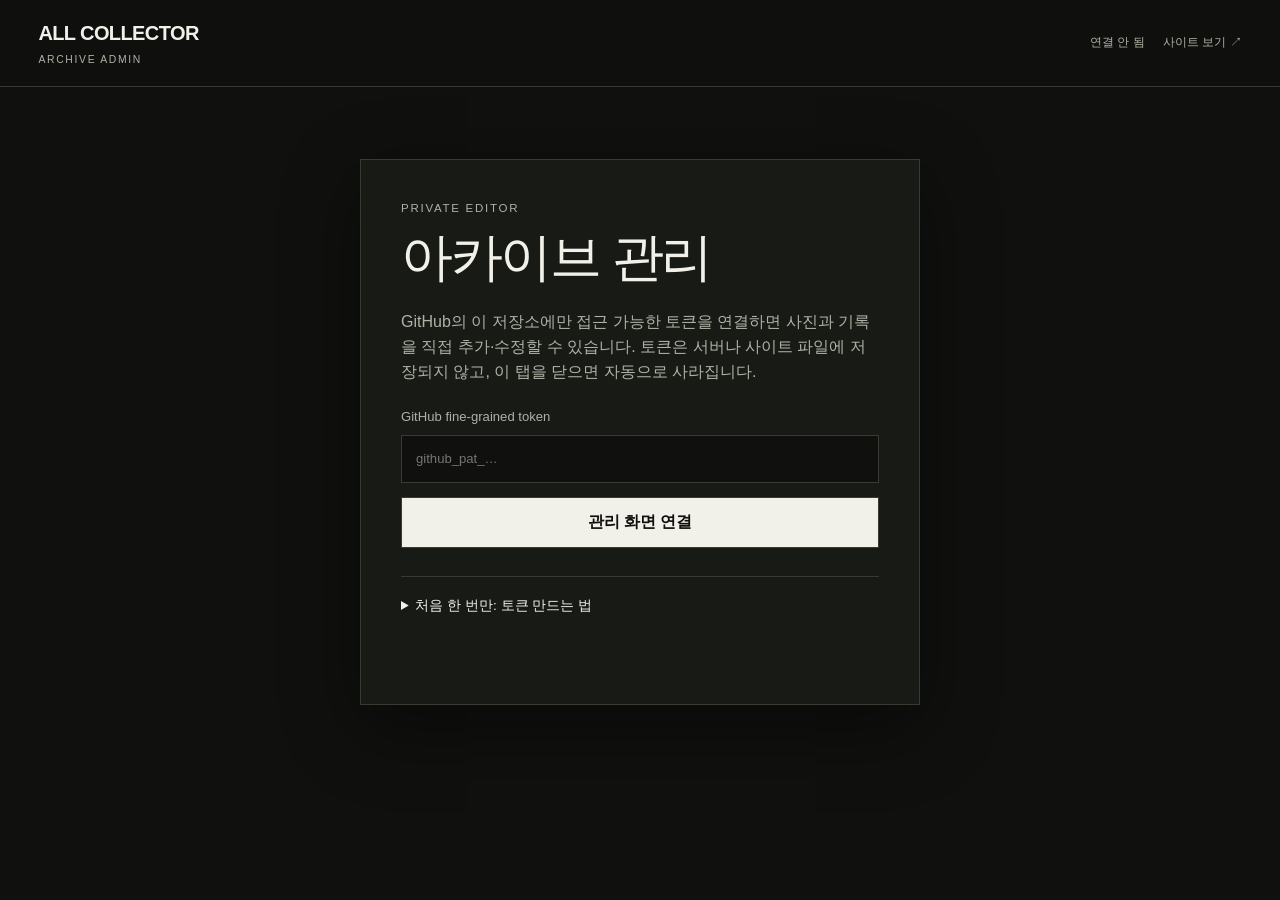
==== admin/index.html @ 940a661e "Add mobile archive record manager" ====
<!doctype html>
<html lang="ko">
<head>
<meta charset="utf-8">
<meta name="viewport" content="width=device-width,initial-scale=1,viewport-fit=cover">
<meta name="robots" content="noindex,nofollow">
<meta name="description" content="ALL COLLECTOR ARCHIVE 기록 관리">
<meta http-equiv="Content-Security-Policy" content="default-src 'self'; connect-src 'self' https://api.github.com; img-src 'self' data: blob: https:; style-src 'self'; script-src 'self'; base-uri 'none'; form-action 'none'">
<title>ARCHIVE ADMIN · ALL COLLECTOR</title>
<link rel="stylesheet" href="admin.css">
<script src="admin.js" defer></script>
</head>
<body>
<header class="topbar">
  <a class="wordmark" href="../">ALL COLLECTOR <span>ARCHIVE ADMIN</span></a>
  <div class="top-actions">
    <span id="connectionState" class="connection">연결 안 됨</span>
    <button id="disconnectButton" class="text-button" type="button" hidden>연결 해제</button>
    <a class="text-button" href="../" target="_blank" rel="noopener">사이트 보기 ↗</a>
  </div>
</header>

<main>
  <section id="loginPanel" class="login-panel" aria-labelledby="loginTitle">
    <p class="kicker">PRIVATE EDITOR</p>
    <h1 id="loginTitle">아카이브 관리</h1>
    <p>GitHub의 이 저장소에만 접근 가능한 토큰을 연결하면 사진과 기록을 직접 추가·수정할 수 있습니다. 토큰은 서버나 사이트 파일에 저장되지 않고, 이 탭을 닫으면 자동으로 사라집니다.</p>
    <label class="token-field">GitHub fine-grained token
      <input id="tokenInput" type="password" autocomplete="off" autocapitalize="none" spellcheck="false" placeholder="github_pat_…">
    </label>
    <button id="connectButton" class="primary wide" type="button">관리 화면 연결</button>
    <details>
      <summary>처음 한 번만: 토큰 만드는 법</summary>
      <ol>
        <li>GitHub에서 <strong>Fine-grained personal access token</strong>을 만듭니다.</li>
        <li>Repository access는 <strong>Only select repositories</strong>에서 <code>-vintage-archive</code>만 선택합니다.</li>
        <li>Permissions → Repository permissions → Contents를 <strong>Read and write</strong>로 지정합니다.</li>
        <li>생성된 토큰을 위 칸에 붙여 넣고 연결합니다.</li>
      </ol>
      <a href="https://github.com/settings/personal-access-tokens/new" target="_blank" rel="noopener">GitHub 토큰 만들기 ↗</a>
    </details>
    <p id="loginError" class="error" role="alert"></p>
  </section>

  <section id="workspace" class="workspace" hidden>
    <aside class="records-panel">
      <div class="records-head">
        <div><p class="kicker">ALL RECORDS</p><h1>기록 관리</h1></div>
        <button id="newButton" class="primary" type="button">＋ 새 기록</button>
      </div>
      <div class="search-row">
        <label class="search"><span class="sr-only">기록 검색</span><input id="searchInput" type="search" placeholder="제목·브랜드·연도 검색"></label>
        <select id="categoryFilter" aria-label="카테고리 필터">
          <option value="all">ALL</option><option value="shoes">SHOES</option><option value="outer">OUTER</option><option value="top">TOP</option><option value="bottom">BOTTOM</option><option value="etc">ETC</option>
        </select>
      </div>
      <p id="recordCount" class="count"></p>
      <div id="recordList" class="record-list" aria-live="polite"></div>
    </aside>

    <section id="editorPanel" class="editor-panel" aria-labelledby="editorTitle">
      <div class="editor-head">
        <button id="backButton" class="back" type="button">← 목록</button>
        <div><p id="editorMode" class="kicker">NEW RECORD</p><h2 id="editorTitle">새 기록</h2></div>
        <button id="hideButton" class="danger" type="button" hidden>삭제</button>
      </div>
      <form id="recordForm">
        <div class="photo-field">
          <div id="photoPreview" class="photo-preview"><span>사진 미리보기</span></div>
          <label class="file-button">사진 선택<input id="imageFile" type="file" accept="image/*"></label>
          <p>아이폰 사진은 업로드할 때 웹용 JPG로 자동 변환됩니다.</p>
        </div>

        <div class="form-fields">
          <label class="full">제목 <strong>*</strong><input id="titleInput" name="title" required maxlength="180"></label>
          <label>브랜드<input id="brandInput" name="brand" maxlength="80" placeholder="NIKE"></label>
          <label>카테고리<select id="categoryInput" name="category"><option value="shoes">SHOES</option><option value="outer">OUTER</option><option value="top">TOP</option><option value="bottom">BOTTOM</option><option value="etc">ETC</option></select></label>
          <label>연도<input id="yearInput" name="year" inputmode="numeric" pattern="[0-9]*" placeholder="1994"></label>
          <label>사이즈<input id="sizeInput" name="size" maxlength="40" placeholder="265 / XL"></label>
          <label>상태<select id="statusInput" name="status"><option value="archive">ARCHIVE</option><option value="for_sale">판매 중</option><option value="reserved">예약 중</option><option value="sold">SOLD</option></select></label>
          <label>표시 문구<input id="statusTextInput" name="status_text" maxlength="60" placeholder="DEAD STOCK / NDS"></label>
          <label>가격(원)<input id="priceInput" name="price_krw" inputmode="numeric" pattern="[0-9]*" placeholder="400000"></label>
          <label>게시일<input id="publishedInput" name="published_at" type="date"></label>
          <label class="full">원문 링크<input id="sourceUrlInput" name="source_url" type="url" inputmode="url" autocapitalize="none" placeholder="https://…"></label>
          <label class="full">사진 주소<input id="imageUrlInput" name="image" inputmode="url" autocapitalize="none" placeholder="사진을 새로 올리지 않을 때만 사용"></label>
          <label class="full">설명<textarea id="descriptionInput" name="description" rows="7" maxlength="4000"></textarea></label>
          <label class="check full"><input id="showPriceInput" name="show_price" type="checkbox"><span>가격 표시 허용</span></label>
        </div>
        <div class="savebar">
          <p id="saveMessage" role="status"></p>
          <button id="saveButton" class="primary" type="submit">저장하고 사이트에 반영</button>
        </div>
      </form>
    </section>
  </section>
</main>

<div id="toast" class="toast" role="status" aria-live="polite" hidden></div>
</body>
</html>
---- admin/admin.css ----
:root{color-scheme:dark;--bg:#10110f;--panel:#181a16;--panel2:#20231d;--text:#f2f1e9;--muted:#aeb2a5;--line:#373b32;--accent:#d3e3a6;--danger:#ff9b8e;--shadow:0 22px 70px #0007}
*{box-sizing:border-box}
html{font-size:16px}
body{margin:0;min-height:100vh;background:var(--bg);color:var(--text);font:1rem/1.55 Arial,"Apple SD Gothic Neo","Malgun Gothic",sans-serif}
button,input,select,textarea{font:inherit}
button,a,input,select,textarea{-webkit-tap-highlight-color:transparent}
button{cursor:pointer}
a{color:inherit}
[hidden]{display:none!important}
.sr-only{position:absolute;width:1px;height:1px;padding:0;margin:-1px;overflow:hidden;clip:rect(0,0,0,0);white-space:nowrap;border:0}
:focus-visible{outline:2px solid var(--accent);outline-offset:3px}
.topbar{min-height:78px;padding:18px 3vw;display:flex;align-items:center;justify-content:space-between;gap:24px;border-bottom:1px solid var(--line);position:sticky;top:0;z-index:20;background:#10110ff2;backdrop-filter:blur(16px)}
.wordmark{font-size:1.25rem;font-weight:800;letter-spacing:-.03em;text-decoration:none}
.wordmark span{display:block;font-size:.65rem;font-weight:400;letter-spacing:.16em;color:var(--muted);margin-top:3px}
.top-actions{display:flex;align-items:center;gap:18px;font-size:.78rem}
.connection{color:var(--muted)}
.connection.on{color:var(--accent)}
.text-button{appearance:none;border:0;background:none;color:var(--muted);padding:7px 0;text-decoration:none}
.text-button:hover{color:var(--text)}
.login-panel{width:min(560px,calc(100% - 40px));margin:8vh auto;padding:40px;border:1px solid var(--line);background:var(--panel);box-shadow:var(--shadow)}
.kicker{font-size:.72rem;letter-spacing:.15em;color:var(--muted);margin:0 0 8px}
h1,h2{font-weight:500;letter-spacing:-.045em;line-height:1.2;margin:0}
h1{font-size:clamp(2rem,5vw,3.25rem)}
h2{font-size:1.75rem}
.login-panel>p:not(.kicker):not(.error){color:var(--muted);margin:22px 0}
.token-field{display:grid;gap:8px;font-size:.82rem;color:var(--muted)}
input,select,textarea{width:100%;border:1px solid var(--line);border-radius:0;background:var(--bg);color:var(--text);padding:13px 14px;min-height:48px}
textarea{resize:vertical;min-height:150px}
.primary,.danger,.file-button{border:1px solid var(--line);padding:12px 18px;min-height:46px;background:var(--text);color:var(--bg);font-weight:700}
.primary:hover{background:var(--accent)}
.primary:disabled,.danger:disabled{opacity:.45;cursor:wait}
.wide{width:100%;margin-top:14px}
.login-panel details{border-top:1px solid var(--line);margin-top:28px;padding-top:18px;color:var(--muted);font-size:.85rem}
.login-panel summary{color:var(--text);cursor:pointer}
.login-panel ol{padding-left:22px}
.login-panel li{margin:8px 0}
.login-panel code{font-size:.8rem;color:var(--accent)}
.error{min-height:1.5em;color:var(--danger);font-size:.85rem}
.workspace{display:grid;grid-template-columns:minmax(340px,42%) 1fr;min-height:calc(100vh - 79px)}
.records-panel{border-right:1px solid var(--line);padding:30px 2.5vw;min-width:0}
.records-head,.editor-head{display:flex;align-items:center;justify-content:space-between;gap:18px}
.records-head h1{font-size:2.1rem}
.search-row{display:grid;grid-template-columns:1fr 120px;gap:8px;margin-top:25px}
.search-row input,.search-row select{font-size:.88rem}
.count{color:var(--muted);font-size:.75rem;letter-spacing:.08em;margin:16px 0 8px}
.record-list{display:grid;border-top:1px solid var(--line)}
.record{display:grid;grid-template-columns:72px minmax(0,1fr);gap:14px;width:100%;padding:13px 0;border:0;border-bottom:1px solid var(--line);background:none;color:var(--text);text-align:left}
.record:hover,.record[aria-current=true]{background:var(--panel)}
.record img,.record .no-photo{display:block;width:72px;height:72px;object-fit:cover;background:var(--panel2)}
.record .no-photo{color:var(--muted);font-size:.65rem;display:grid;place-items:center}
.record strong{display:block;font-size:.92rem;font-weight:500;line-height:1.35;margin:4px 0 7px;overflow:hidden;text-overflow:ellipsis;white-space:nowrap}
.record small{display:block;color:var(--muted);font-size:.7rem;letter-spacing:.03em}
.empty{padding:40px 0;color:var(--muted)}
.editor-panel{padding:30px 4vw 120px;min-width:0}
.editor-head{padding-bottom:24px;border-bottom:1px solid var(--line)}
.back{display:none;border:0;background:none;color:var(--muted);padding:8px 0}
.danger{background:none;color:var(--danger);border-color:#7a413a}
form{display:grid;grid-template-columns:minmax(220px,34%) 1fr;gap:34px;padding-top:28px}
.photo-field{position:sticky;top:108px;align-self:start}
.photo-preview{aspect-ratio:1;background:var(--panel);display:grid;place-items:center;overflow:hidden;color:var(--muted);font-size:.82rem;border:1px solid var(--line)}
.photo-preview img{width:100%;height:100%;object-fit:cover}
.file-button{display:block;text-align:center;margin-top:12px;position:relative;overflow:hidden;background:var(--panel);color:var(--text)}
.file-button input{position:absolute;inset:0;opacity:0;cursor:pointer}
.photo-field>p{color:var(--muted);font-size:.72rem}
.form-fields{display:grid;grid-template-columns:repeat(2,minmax(0,1fr));gap:17px 14px}
.form-fields label{display:grid;gap:7px;color:var(--muted);font-size:.78rem}
.form-fields label strong{color:var(--accent)}
.form-fields .full{grid-column:1/-1}
.check{grid-template-columns:auto 1fr!important;align-items:center;justify-content:start}
.check input{width:20px;height:20px;min-height:0;padding:0;accent-color:var(--accent)}
.savebar{grid-column:1/-1;position:fixed;z-index:10;right:0;bottom:0;width:58%;padding:14px 4vw;display:flex;align-items:center;justify-content:flex-end;gap:20px;background:#10110ff2;border-top:1px solid var(--line);backdrop-filter:blur(16px)}
.savebar p{margin:0;color:var(--muted);font-size:.8rem}
.toast{position:fixed;z-index:50;left:50%;bottom:30px;transform:translateX(-50%);background:var(--text);color:var(--bg);padding:12px 18px;box-shadow:var(--shadow);font-size:.85rem}
@media(max-width:860px){
  .topbar{padding:15px 18px;min-height:70px}.top-actions{gap:12px}.connection{display:none}
  .workspace{display:block;min-height:calc(100vh - 70px)}.records-panel{padding:24px 18px;border:0}.editor-panel{display:none;padding:22px 18px 105px}.workspace.editing .records-panel{display:none}.workspace.editing .editor-panel{display:block}
  .records-head h1{font-size:1.9rem}.records-head .primary{padding-inline:14px}.record{grid-template-columns:82px minmax(0,1fr)}.record img,.record .no-photo{width:82px;height:82px}
  .back{display:block}.editor-head{display:grid;grid-template-columns:auto 1fr auto;align-items:center}.editor-head h2{font-size:1.45rem}
  form{grid-template-columns:1fr;gap:24px;padding-top:20px}.photo-field{position:static}.photo-preview{max-height:52vh}.form-fields{grid-template-columns:1fr}.form-fields .full{grid-column:auto}.savebar{width:100%;padding:12px 18px}.savebar p{display:none}.savebar .primary{width:100%}
}
@media(max-width:520px){.login-panel{width:100%;margin:0;border-width:0;padding:34px 20px;box-shadow:none}.wordmark{font-size:1.05rem}.top-actions .text-button:first-of-type{display:none}.search-row{grid-template-columns:1fr 105px}.record strong{font-size:.88rem}}
@media(prefers-reduced-motion:reduce){*{scroll-behavior:auto!important}}
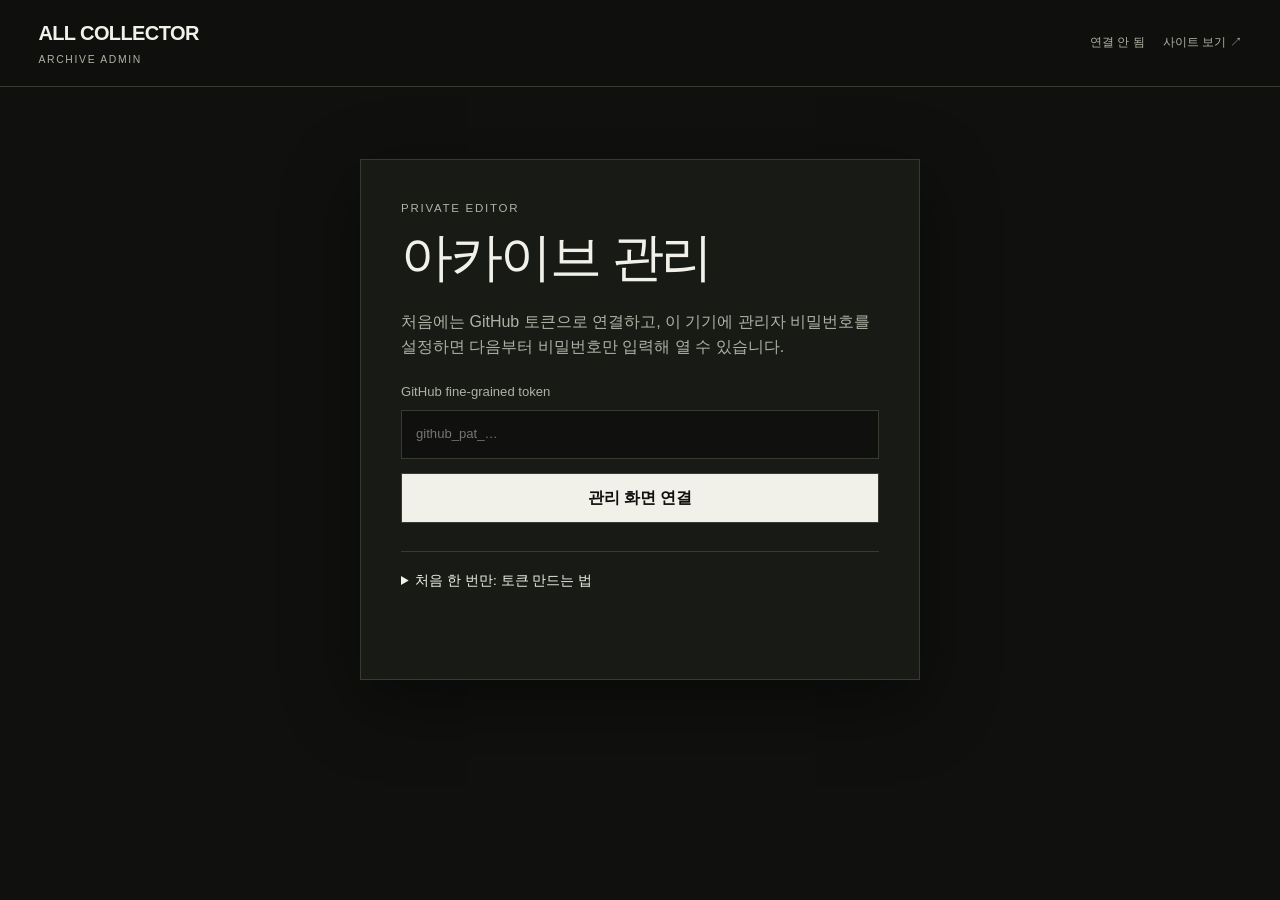
==== commit d84d3ce0: "Add password unlock for archive admin" ====
--- a/admin/index.html
+++ b/admin/index.html
@@ -15,6 +15,7 @@
   <a class="wordmark" href="../">ALL COLLECTOR <span>ARCHIVE ADMIN</span></a>
   <div class="top-actions">
     <span id="connectionState" class="connection">연결 안 됨</span>
+    <button id="passwordButton" class="text-button password-action" type="button" hidden>비밀번호 설정</button>
     <button id="disconnectButton" class="text-button" type="button" hidden>연결 해제</button>
     <a class="text-button" href="../" target="_blank" rel="noopener">사이트 보기 ↗</a>
   </div>
@@ -24,11 +25,20 @@
   <section id="loginPanel" class="login-panel" aria-labelledby="loginTitle">
     <p class="kicker">PRIVATE EDITOR</p>
     <h1 id="loginTitle">아카이브 관리</h1>
-    <p>GitHub의 이 저장소에만 접근 가능한 토큰을 연결하면 사진과 기록을 직접 추가·수정할 수 있습니다. 토큰은 서버나 사이트 파일에 저장되지 않고, 이 탭을 닫으면 자동으로 사라집니다.</p>
-    <label class="token-field">GitHub fine-grained token
-      <input id="tokenInput" type="password" autocomplete="off" autocapitalize="none" spellcheck="false" placeholder="github_pat_…">
-    </label>
-    <button id="connectButton" class="primary wide" type="button">관리 화면 연결</button>
+    <p>처음에는 GitHub 토큰으로 연결하고, 이 기기에 관리자 비밀번호를 설정하면 다음부터 비밀번호만 입력해 열 수 있습니다.</p>
+    <div id="passwordLogin" hidden>
+      <label class="token-field">관리자 비밀번호
+        <input id="unlockPassword" type="password" autocomplete="current-password" placeholder="설정한 비밀번호">
+      </label>
+      <button id="unlockButton" class="primary wide" type="button">비밀번호로 열기</button>
+      <button id="useTokenButton" class="text-button login-switch" type="button">토큰으로 다시 연결</button>
+    </div>
+    <div id="tokenLogin">
+      <label class="token-field">GitHub fine-grained token
+        <input id="tokenInput" type="password" autocomplete="off" autocapitalize="none" spellcheck="false" placeholder="github_pat_…">
+      </label>
+      <button id="connectButton" class="primary wide" type="button">관리 화면 연결</button>
+    </div>
     <details>
       <summary>처음 한 번만: 토큰 만드는 법</summary>
       <ol>
@@ -95,6 +105,20 @@
   </section>
 </main>
 
+<dialog id="passwordDialog" class="password-dialog">
+  <form id="passwordForm" method="dialog">
+    <button id="closePasswordDialog" class="dialog-close" type="button" aria-label="닫기">×</button>
+    <p class="kicker">THIS DEVICE ONLY</p>
+    <h2>관리자 비밀번호 설정</h2>
+    <p>현재 GitHub 연결 정보를 이 기기에 암호화해 저장합니다. 다음부터 이 비밀번호로 관리자 화면을 열 수 있습니다.</p>
+    <label>새 비밀번호<input id="newPassword" type="password" autocomplete="new-password" minlength="4" required></label>
+    <label>비밀번호 확인<input id="confirmPassword" type="password" autocomplete="new-password" minlength="4" required></label>
+    <p id="passwordError" class="error" role="alert"></p>
+    <button id="savePasswordButton" class="primary wide" type="submit">비밀번호 저장</button>
+    <button id="removeSavedLoginButton" class="text-button remove-login" type="button" hidden>이 기기의 저장된 로그인 삭제</button>
+  </form>
+</dialog>
+
 <div id="toast" class="toast" role="status" aria-live="polite" hidden></div>
 </body>
 </html>
--- a/admin/admin.css
+++ b/admin/admin.css
@@ -80,3 +80,5 @@
 }
 @media(max-width:520px){.login-panel{width:100%;margin:0;border-width:0;padding:34px 20px;box-shadow:none}.wordmark{font-size:1.05rem}.top-actions .text-button:first-of-type{display:none}.search-row{grid-template-columns:1fr 105px}.record strong{font-size:.88rem}}
 @media(prefers-reduced-motion:reduce){*{scroll-behavior:auto!important}}
+
+@media(max-width:860px){.savebar{flex-direction:column;gap:8px}.savebar p{display:block}.editor-panel{padding-bottom:170px}}
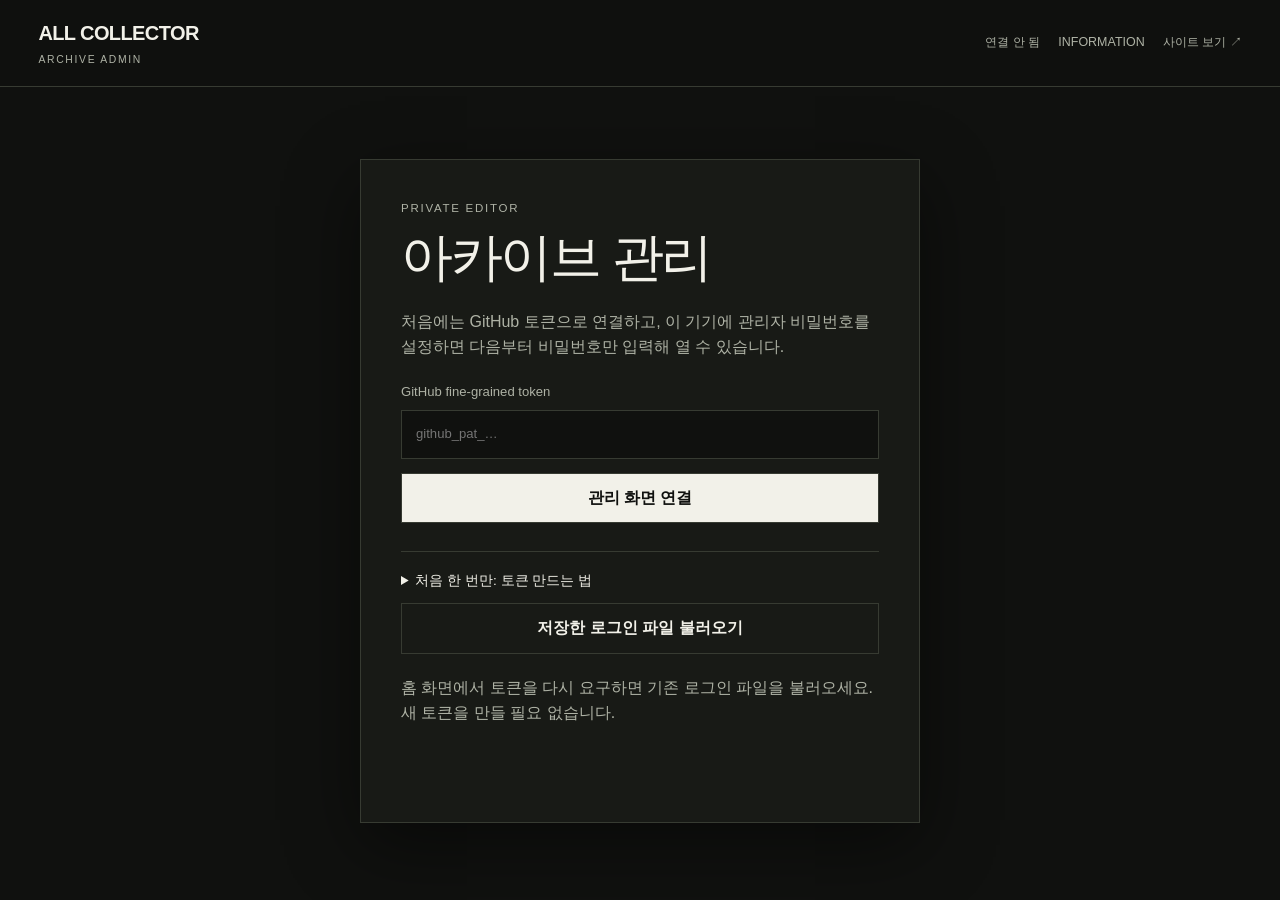
==== commit 04700b35: "Link INFORMATION editor from archive admin" ====
--- a/admin/index.html
+++ b/admin/index.html
@@ -17,6 +17,7 @@
     <span id="connectionState" class="connection">연결 안 됨</span>
     <button id="passwordButton" class="text-button password-action" type="button" hidden>비밀번호 설정</button>
     <button id="disconnectButton" class="text-button" type="button" hidden>연결 해제</button>
+    <a class="text-button" href="information.html">INFORMATION</a>
     <a class="text-button" href="../" target="_blank" rel="noopener">사이트 보기 ↗</a>
   </div>
 </header>
@@ -77,8 +78,8 @@
       <form id="recordForm">
         <div class="photo-field">
           <div id="photoPreview" class="photo-preview"><span>사진 미리보기</span></div>
-          <label class="file-button">사진 선택<input id="imageFile" type="file" accept="image/*"></label>
-          <p>아이폰 사진은 업로드할 때 웹용 JPG로 자동 변환됩니다.</p>
+          <label class="file-button">사진 여러 장 선택<input id="imageFile" type="file" accept="image/*" multiple></label>
+          <p>여러 장을 한 번에 선택할 수 있습니다. 첫 번째 사진이 대표 사진으로 표시되며, ×를 눌러 제외할 수 있습니다.</p>
         </div>
 
         <div class="form-fields">
--- a/admin/admin.css
+++ b/admin/admin.css
@@ -35,7 +35,16 @@
 .login-panel ol{padding-left:22px}
 .login-panel li{margin:8px 0}
 .login-panel code{font-size:.8rem;color:var(--accent)}
+.login-switch{display:block;margin:12px auto 0}
 .error{min-height:1.5em;color:var(--danger);font-size:.85rem}
+.password-dialog{width:min(480px,calc(100% - 32px));padding:0;border:1px solid var(--line);background:var(--panel);color:var(--text);box-shadow:var(--shadow)}
+.password-dialog::backdrop{background:#000b;backdrop-filter:blur(5px)}
+.password-dialog form{display:block;padding:34px;position:relative}
+.password-dialog h2{margin-bottom:14px}
+.password-dialog form>p:not(.kicker):not(.error){color:var(--muted);font-size:.88rem;margin:0 0 22px}
+.password-dialog label{display:grid;gap:7px;color:var(--muted);font-size:.8rem;margin-top:14px}
+.dialog-close{position:absolute;right:20px;top:16px;border:0;background:none;color:var(--muted);font-size:1.8rem;line-height:1}
+.remove-login{display:block;margin:14px auto 0;color:var(--danger)}
 .workspace{display:grid;grid-template-columns:minmax(340px,42%) 1fr;min-height:calc(100vh - 79px)}
 .records-panel{border-right:1px solid var(--line);padding:30px 2.5vw;min-width:0}
 .records-head,.editor-head{display:flex;align-items:center;justify-content:space-between;gap:18px}
@@ -57,8 +66,13 @@
 .danger{background:none;color:var(--danger);border-color:#7a413a}
 form{display:grid;grid-template-columns:minmax(220px,34%) 1fr;gap:34px;padding-top:28px}
 .photo-field{position:sticky;top:108px;align-self:start}
-.photo-preview{aspect-ratio:1;background:var(--panel);display:grid;place-items:center;overflow:hidden;color:var(--muted);font-size:.82rem;border:1px solid var(--line)}
+.photo-preview{min-height:220px;background:var(--panel);display:grid;grid-template-columns:repeat(2,minmax(0,1fr));gap:2px;align-content:start;overflow:hidden;color:var(--muted);font-size:.82rem;border:1px solid var(--line)}
+.photo-preview>span{grid-column:1/-1;min-height:220px;display:grid;place-items:center}
+.photo-preview figure{position:relative;aspect-ratio:1;margin:0;background:var(--bg);overflow:hidden}
+.photo-preview figure:first-child{grid-column:1/-1}
 .photo-preview img{width:100%;height:100%;object-fit:cover}
+.photo-preview figure small{position:absolute;left:7px;bottom:7px;padding:3px 7px;background:#000b;color:#fff;font-size:.65rem}
+.remove-photo{position:absolute;right:7px;top:7px;width:30px;height:30px;padding:0;border:1px solid #fff6;border-radius:50%;background:#000b;color:#fff;font-size:1.25rem;line-height:1}
 .file-button{display:block;text-align:center;margin-top:12px;position:relative;overflow:hidden;background:var(--panel);color:var(--text)}
 .file-button input{position:absolute;inset:0;opacity:0;cursor:pointer}
 .photo-field>p{color:var(--muted);font-size:.72rem}
@@ -78,7 +92,7 @@
   .back{display:block}.editor-head{display:grid;grid-template-columns:auto 1fr auto;align-items:center}.editor-head h2{font-size:1.45rem}
   form{grid-template-columns:1fr;gap:24px;padding-top:20px}.photo-field{position:static}.photo-preview{max-height:52vh}.form-fields{grid-template-columns:1fr}.form-fields .full{grid-column:auto}.savebar{width:100%;padding:12px 18px}.savebar p{display:none}.savebar .primary{width:100%}
 }
-@media(max-width:520px){.login-panel{width:100%;margin:0;border-width:0;padding:34px 20px;box-shadow:none}.wordmark{font-size:1.05rem}.top-actions .text-button:first-of-type{display:none}.search-row{grid-template-columns:1fr 105px}.record strong{font-size:.88rem}}
+@media(max-width:520px){.login-panel{width:100%;margin:0;border-width:0;padding:34px 20px;box-shadow:none}.wordmark{font-size:1.05rem}.top-actions>a.text-button{display:none}.top-actions{gap:10px}.password-dialog form{padding:30px 20px}.search-row{grid-template-columns:1fr 105px}.record strong{font-size:.88rem}}
 @media(prefers-reduced-motion:reduce){*{scroll-behavior:auto!important}}
 
 @media(max-width:860px){.savebar{flex-direction:column;gap:8px}.savebar p{display:block}.editor-panel{padding-bottom:170px}}
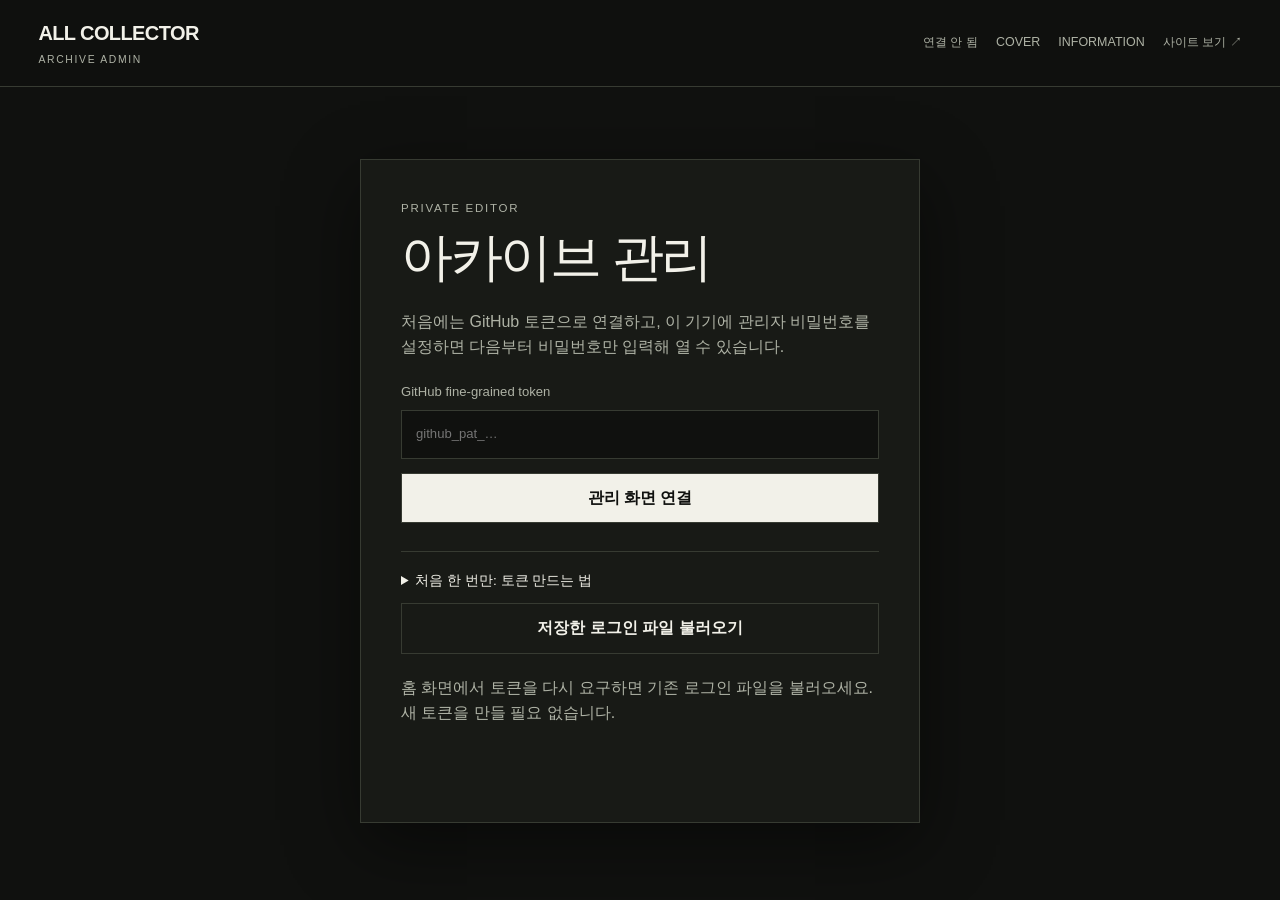
==== commit 284d89c4: "Add cover editor link to admin" ====
--- a/admin/index.html
+++ b/admin/index.html
@@ -17,6 +17,7 @@
     <span id="connectionState" class="connection">연결 안 됨</span>
     <button id="passwordButton" class="text-button password-action" type="button" hidden>비밀번호 설정</button>
     <button id="disconnectButton" class="text-button" type="button" hidden>연결 해제</button>
+    <a class="text-button" href="cover.html">COVER</a>
     <a class="text-button" href="information.html">INFORMATION</a>
     <a class="text-button" href="../" target="_blank" rel="noopener">사이트 보기 ↗</a>
   </div>
@@ -42,84 +43,19 @@
     </div>
     <details>
       <summary>처음 한 번만: 토큰 만드는 법</summary>
-      <ol>
-        <li>GitHub에서 <strong>Fine-grained personal access token</strong>을 만듭니다.</li>
-        <li>Repository access는 <strong>Only select repositories</strong>에서 <code>-vintage-archive</code>만 선택합니다.</li>
-        <li>Permissions → Repository permissions → Contents를 <strong>Read and write</strong>로 지정합니다.</li>
-        <li>생성된 토큰을 위 칸에 붙여 넣고 연결합니다.</li>
-      </ol>
+      <ol><li>GitHub에서 <strong>Fine-grained personal access token</strong>을 만듭니다.</li><li>Repository access는 <strong>Only select repositories</strong>에서 <code>-vintage-archive</code>만 선택합니다.</li><li>Permissions → Repository permissions → Contents를 <strong>Read and write</strong>로 지정합니다.</li><li>생성된 토큰을 위 칸에 붙여 넣고 연결합니다.</li></ol>
       <a href="https://github.com/settings/personal-access-tokens/new" target="_blank" rel="noopener">GitHub 토큰 만들기 ↗</a>
-    </details>
-    <p id="loginError" class="error" role="alert"></p>
+    </details><p id="loginError" class="error" role="alert"></p>
   </section>
 
   <section id="workspace" class="workspace" hidden>
-    <aside class="records-panel">
-      <div class="records-head">
-        <div><p class="kicker">ALL RECORDS</p><h1>기록 관리</h1></div>
-        <button id="newButton" class="primary" type="button">＋ 새 기록</button>
-      </div>
-      <div class="search-row">
-        <label class="search"><span class="sr-only">기록 검색</span><input id="searchInput" type="search" placeholder="제목·브랜드·연도 검색"></label>
-        <select id="categoryFilter" aria-label="카테고리 필터">
-          <option value="all">ALL</option><option value="shoes">SHOES</option><option value="outer">OUTER</option><option value="top">TOP</option><option value="bottom">BOTTOM</option><option value="etc">ETC</option>
-        </select>
-      </div>
-      <p id="recordCount" class="count"></p>
-      <div id="recordList" class="record-list" aria-live="polite"></div>
-    </aside>
-
-    <section id="editorPanel" class="editor-panel" aria-labelledby="editorTitle">
-      <div class="editor-head">
-        <button id="backButton" class="back" type="button">← 목록</button>
-        <div><p id="editorMode" class="kicker">NEW RECORD</p><h2 id="editorTitle">새 기록</h2></div>
-        <button id="hideButton" class="danger" type="button" hidden>삭제</button>
-      </div>
-      <form id="recordForm">
-        <div class="photo-field">
-          <div id="photoPreview" class="photo-preview"><span>사진 미리보기</span></div>
-          <label class="file-button">사진 여러 장 선택<input id="imageFile" type="file" accept="image/*" multiple></label>
-          <p>여러 장을 한 번에 선택할 수 있습니다. 첫 번째 사진이 대표 사진으로 표시되며, ×를 눌러 제외할 수 있습니다.</p>
-        </div>
-
-        <div class="form-fields">
-          <label class="full">제목 <strong>*</strong><input id="titleInput" name="title" required maxlength="180"></label>
-          <label>브랜드<input id="brandInput" name="brand" maxlength="80" placeholder="NIKE"></label>
-          <label>카테고리<select id="categoryInput" name="category"><option value="shoes">SHOES</option><option value="outer">OUTER</option><option value="top">TOP</option><option value="bottom">BOTTOM</option><option value="etc">ETC</option></select></label>
-          <label>연도<input id="yearInput" name="year" inputmode="numeric" pattern="[0-9]*" placeholder="1994"></label>
-          <label>사이즈<input id="sizeInput" name="size" maxlength="40" placeholder="265 / XL"></label>
-          <label>상태<select id="statusInput" name="status"><option value="archive">ARCHIVE</option><option value="for_sale">판매 중</option><option value="reserved">예약 중</option><option value="sold">SOLD</option></select></label>
-          <label>표시 문구<input id="statusTextInput" name="status_text" maxlength="60" placeholder="DEAD STOCK / NDS"></label>
-          <label>가격(원)<input id="priceInput" name="price_krw" inputmode="numeric" pattern="[0-9]*" placeholder="400000"></label>
-          <label>게시일<input id="publishedInput" name="published_at" type="date"></label>
-          <label class="full">원문 링크<input id="sourceUrlInput" name="source_url" type="url" inputmode="url" autocapitalize="none" placeholder="https://…"></label>
-          <label class="full">사진 주소<input id="imageUrlInput" name="image" inputmode="url" autocapitalize="none" placeholder="사진을 새로 올리지 않을 때만 사용"></label>
-          <label class="full">설명<textarea id="descriptionInput" name="description" rows="7" maxlength="4000"></textarea></label>
-          <label class="check full"><input id="showPriceInput" name="show_price" type="checkbox"><span>가격 표시 허용</span></label>
-        </div>
-        <div class="savebar">
-          <p id="saveMessage" role="status"></p>
-          <button id="saveButton" class="primary" type="submit">저장하고 사이트에 반영</button>
-        </div>
-      </form>
+    <aside class="records-panel"><div class="records-head"><div><p class="kicker">ALL RECORDS</p><h1>기록 관리</h1></div><button id="newButton" class="primary" type="button">＋ 새 기록</button></div><div class="search-row"><label class="search"><span class="sr-only">기록 검색</span><input id="searchInput" type="search" placeholder="제목·브랜드·연도 검색"></label><select id="categoryFilter" aria-label="카테고리 필터"><option value="all">ALL</option><option value="shoes">SHOES</option><option value="outer">OUTER</option><option value="top">TOP</option><option value="bottom">BOTTOM</option><option value="etc">ETC</option></select></div><p id="recordCount" class="count"></p><div id="recordList" class="record-list" aria-live="polite"></div></aside>
+    <section id="editorPanel" class="editor-panel" aria-labelledby="editorTitle"><div class="editor-head"><button id="backButton" class="back" type="button">← 목록</button><div><p id="editorMode" class="kicker">NEW RECORD</p><h2 id="editorTitle">새 기록</h2></div><button id="hideButton" class="danger" type="button" hidden>삭제</button></div>
+      <form id="recordForm"><div class="photo-field"><div id="photoPreview" class="photo-preview"><span>사진 미리보기</span></div><label class="file-button">사진 여러 장 선택<input id="imageFile" type="file" accept="image/*" multiple></label><p>여러 장을 한 번에 선택할 수 있습니다. 첫 번째 사진이 대표 사진으로 표시되며, ×를 눌러 제외할 수 있습니다.</p></div>
+        <div class="form-fields"><label class="full">제목 <strong>*</strong><input id="titleInput" name="title" required maxlength="180"></label><label>브랜드<input id="brandInput" name="brand" maxlength="80" placeholder="NIKE"></label><label>카테고리<select id="categoryInput" name="category"><option value="shoes">SHOES</option><option value="outer">OUTER</option><option value="top">TOP</option><option value="bottom">BOTTOM</option><option value="etc">ETC</option></select></label><label>연도<input id="yearInput" name="year" inputmode="numeric" pattern="[0-9]*" placeholder="1994"></label><label>사이즈<input id="sizeInput" name="size" maxlength="40" placeholder="265 / XL"></label><label>상태<select id="statusInput" name="status"><option value="archive">ARCHIVE</option><option value="for_sale">판매 중</option><option value="reserved">예약 중</option><option value="sold">SOLD</option></select></label><label>표시 문구<input id="statusTextInput" name="status_text" maxlength="60" placeholder="DEAD STOCK / NDS"></label><label>가격(원)<input id="priceInput" name="price_krw" inputmode="numeric" pattern="[0-9]*" placeholder="400000"></label><label>게시일<input id="publishedInput" name="published_at" type="date"></label><label class="full">원문 링크<input id="sourceUrlInput" name="source_url" type="url" inputmode="url" autocapitalize="none" placeholder="https://…"></label><label class="full">사진 주소<input id="imageUrlInput" name="image" inputmode="url" autocapitalize="none" placeholder="사진을 새로 올리지 않을 때만 사용"></label><label class="full">설명<textarea id="descriptionInput" name="description" rows="7" maxlength="4000"></textarea></label><label class="check full"><input id="showPriceInput" name="show_price" type="checkbox"><span>가격 표시 허용</span></label></div><div class="savebar"><p id="saveMessage" role="status"></p><button id="saveButton" class="primary" type="submit">저장하고 사이트에 반영</button></div></form>
     </section>
   </section>
 </main>
-
-<dialog id="passwordDialog" class="password-dialog">
-  <form id="passwordForm" method="dialog">
-    <button id="closePasswordDialog" class="dialog-close" type="button" aria-label="닫기">×</button>
-    <p class="kicker">THIS DEVICE ONLY</p>
-    <h2>관리자 비밀번호 설정</h2>
-    <p>현재 GitHub 연결 정보를 이 기기에 암호화해 저장합니다. 다음부터 이 비밀번호로 관리자 화면을 열 수 있습니다.</p>
-    <label>새 비밀번호<input id="newPassword" type="password" autocomplete="new-password" minlength="4" required></label>
-    <label>비밀번호 확인<input id="confirmPassword" type="password" autocomplete="new-password" minlength="4" required></label>
-    <p id="passwordError" class="error" role="alert"></p>
-    <button id="savePasswordButton" class="primary wide" type="submit">비밀번호 저장</button>
-    <button id="removeSavedLoginButton" class="text-button remove-login" type="button" hidden>이 기기의 저장된 로그인 삭제</button>
-  </form>
-</dialog>
-
+<dialog id="passwordDialog" class="password-dialog"><form id="passwordForm" method="dialog"><button id="closePasswordDialog" class="dialog-close" type="button" aria-label="닫기">×</button><p class="kicker">THIS DEVICE ONLY</p><h2>관리자 비밀번호 설정</h2><p>현재 GitHub 연결 정보를 이 기기에 암호화해 저장합니다. 다음부터 이 비밀번호로 관리자 화면을 열 수 있습니다.</p><label>새 비밀번호<input id="newPassword" type="password" autocomplete="new-password" minlength="4" required></label><label>비밀번호 확인<input id="confirmPassword" type="password" autocomplete="new-password" minlength="4" required></label><p id="passwordError" class="error" role="alert"></p><button id="savePasswordButton" class="primary wide" type="submit">비밀번호 저장</button><button id="removeSavedLoginButton" class="text-button remove-login" type="button" hidden>이 기기의 저장된 로그인 삭제</button></form></dialog>
 <div id="toast" class="toast" role="status" aria-live="polite" hidden></div>
-</body>
-</html>
+</body></html>
